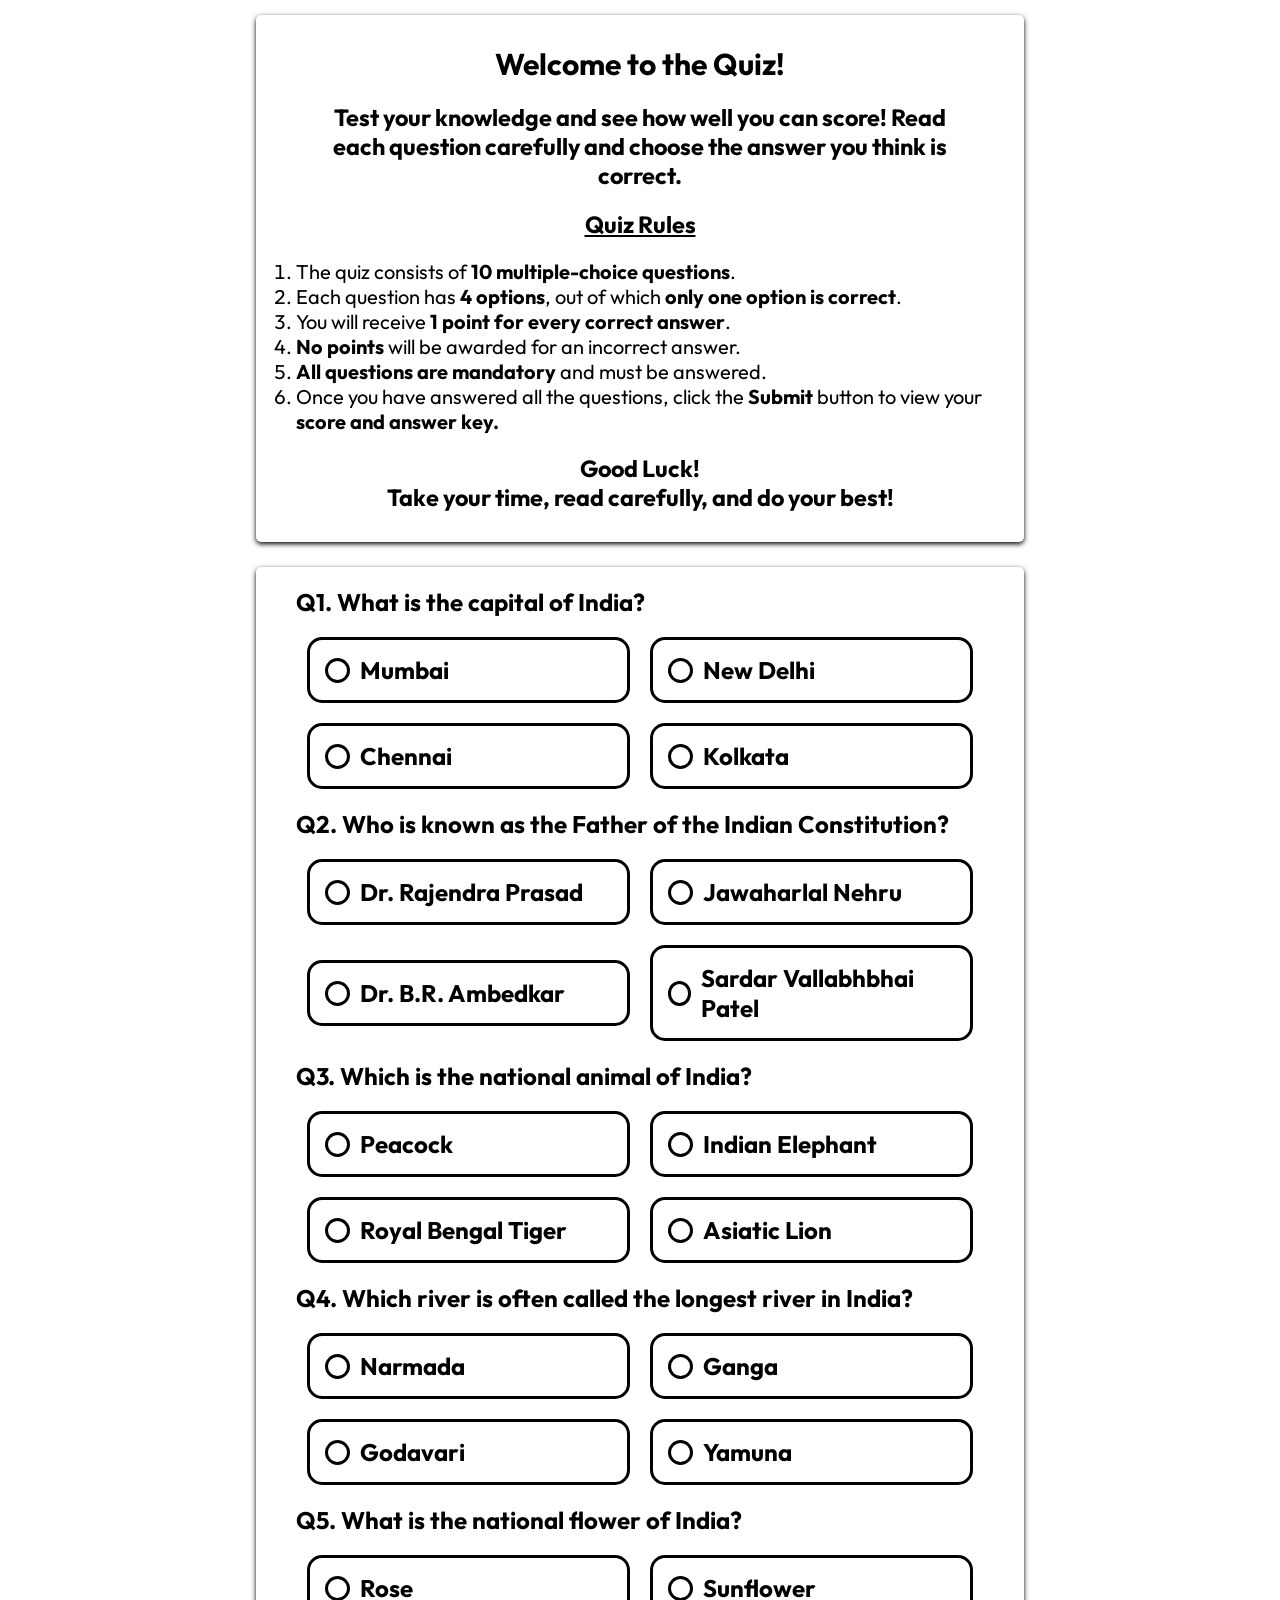
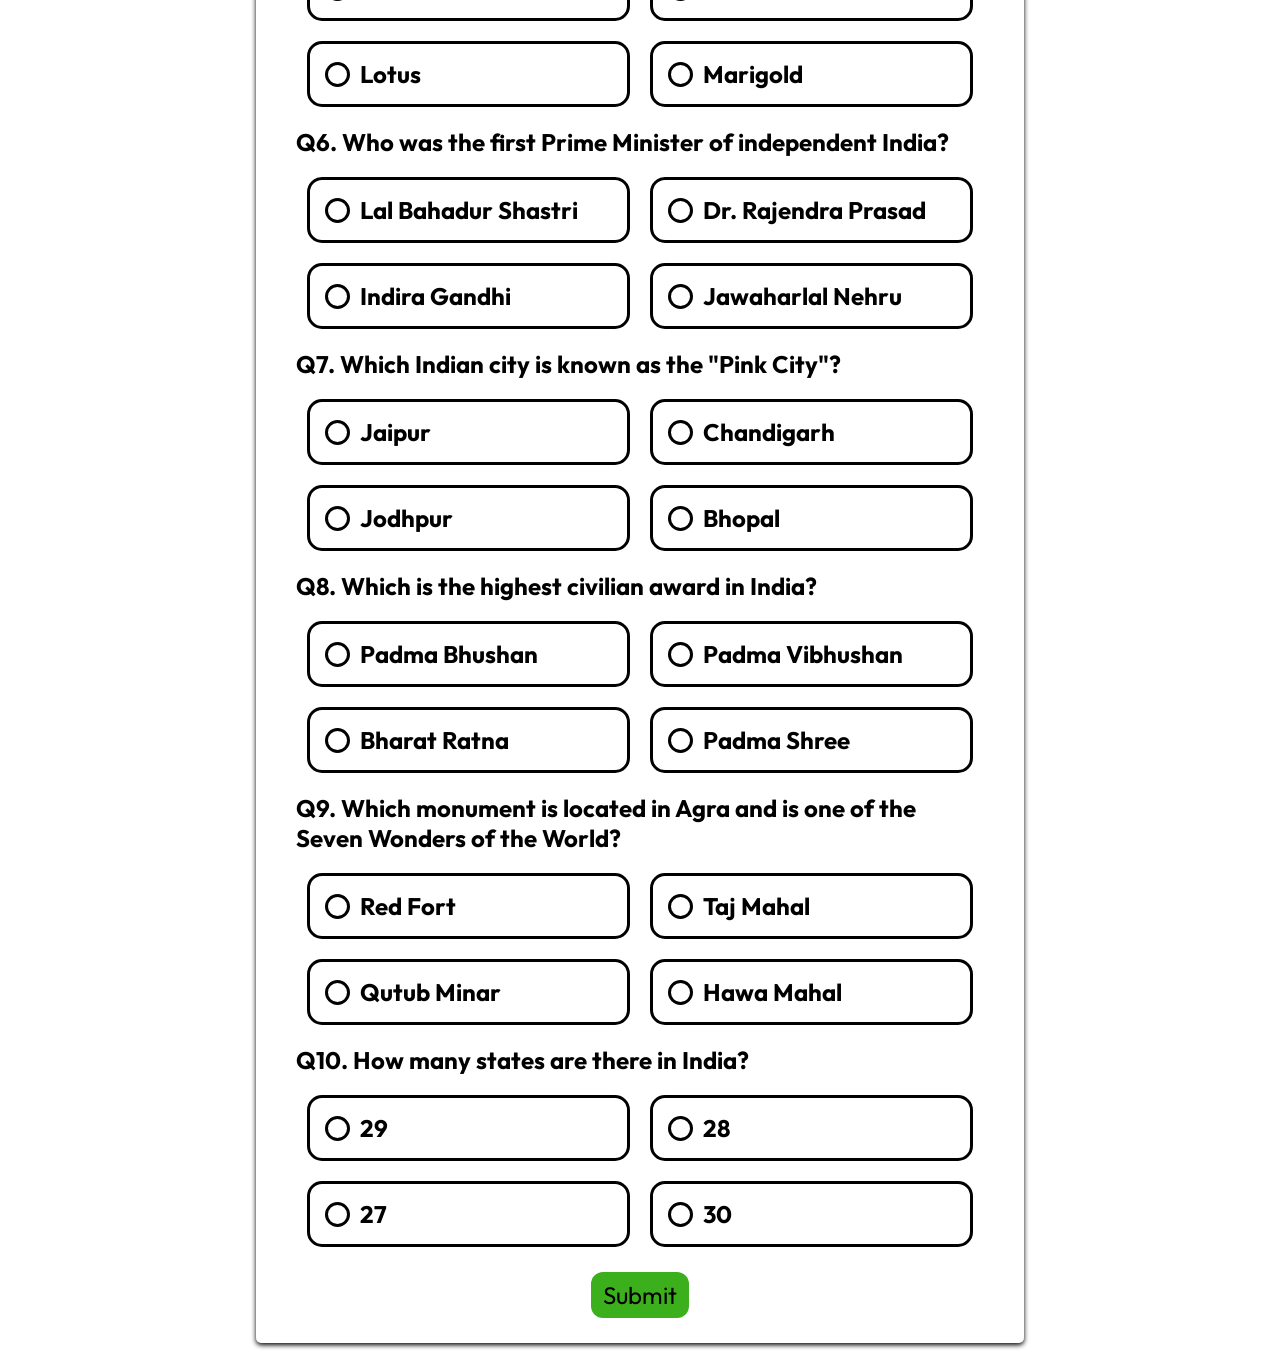
==== index.html @ 1cfb9b41 "Rename quiz.html to index.html" ====
<!DOCTYPE html>
<html lang="en">
<head>
    <meta charset="UTF-8">
    <meta name="viewport" content="width=device-width, initial-scale=1.0">
    <title>Quiz Website</title>
    <link rel = 'stylesheet' href = 'quiz_style.css'>
</head>
<body>
    <header>
        <div id = 'rules'>
            <h2>Welcome to the Quiz!</h2>

            <h3>Test your knowledge and see how well you can score! Read each question carefully and choose the answer you think is correct.</h3>
            
            <h3><u>Quiz Rules</u></h3>

            <ol>
                <li>The quiz consists of <b>10 multiple-choice questions</b>.</li>
                <li>Each question has <b>4 options</b>, out of which <b>only one option is correct</b>.</li>
                <li>You will receive <b>1 point for every correct answer</b>.</li>
                <li><b>No points</b> will be awarded for an incorrect answer.</li>
                <li><b>All questions are mandatory</b> and must be answered.</li>
                <li>Once you have answered all the questions, click the <b>Submit</b> button to view your <b>score and answer key<b>.</li>
            </ol>

            <h3>Good Luck!
                <br>
                Take your time, read carefully, and do your best!
            </h3>
        <div>
    </header>

    <main>
        <div id = 'form'>
            <form id="quizform">

                <div class = 'ques'>
                    <label class = 'label' for="q1">Q1. What is the capital of India?</label>
                    <div class = 'opt'>
                        <label class = 'custombtn'>
                            <input class = 'input' type = 'radio' name = 'q1' value = 'A'>
                            <span class = 'checkmark'></span>
                        </label>
                        <label>Mumbai</label>
                    </div>
                    <div class = 'opt'>
                        <label class = 'custombtn'>
                            <input class = 'input' type = 'radio' name = 'q1' value = 'B'>
                            <span class = 'checkmark'></span>
                        </label>
                        <label>New Delhi</label>
                    </div>
                    <div class = 'opt'>
                        <label class = 'custombtn'>
                            <input class = 'input' type = 'radio' name = 'q1' value = 'C'>
                            <span class = 'checkmark'></span>
                        </label>
                        <label>Chennai</label>
                    </div>
                    <div class = 'opt'>
                        <label class = 'custombtn'>
                            <input class = 'input' type = 'radio' name = 'q1' value = 'D'>
                            <span class = 'checkmark'></span>
                        </label>
                        <label>Kolkata</label>
                    </div>
                </div>

                <div class = 'ques'>
                    <label class = 'label' for="q2">Q2. Who is known as the Father of the Indian Constitution?</label>
                    <div class = 'opt'>
                        <label class = 'custombtn'>
                            <input class = 'input' type = 'radio' name = 'q2' value = 'A'>
                            <span class = 'checkmark'></span>
                        </label>
                        <label>Dr. Rajendra Prasad</label>
                    </div>
                    <div class = 'opt'>
                        <label class = 'custombtn'>
                            <input class = 'input' type = 'radio' name = 'q2' value = 'B'>
                            <span class = 'checkmark'></span>
                        </label>
                        <label>Jawaharlal Nehru</label>
                    </div>
                    <div class = 'opt'>
                        <label class = 'custombtn'>
                            <input class = 'input' type = 'radio' name = 'q2' value = 'C'>
                            <span class = 'checkmark'></span>
                        </label>
                        <label>Dr. B.R. Ambedkar</label>
                    </div>
                    <div class = 'opt'>
                        <label class = 'custombtn'>
                            <input class = 'input' type = 'radio' name = 'q2' value = 'D'>
                            <span class = 'checkmark'></span>
                        </label>
                        <label>Sardar Vallabhbhai Patel</label>
                    </div>
                </div>

                <div class = 'ques'>
                    <label class = 'label' for="q3">Q3. Which is the national animal of India?</label>
                    <div class = 'opt'>
                        <label class = 'custombtn'>
                            <input class = 'input' type = 'radio' name = 'q3' value = 'A'>
                            <span class = 'checkmark'></span>
                        </label>
                        <label>Peacock</label>
                    </div>
                    <div class = 'opt'>
                        <label class = 'custombtn'>
                            <input class = 'input' type = 'radio' name = 'q3' value = 'B'>
                            <span class = 'checkmark'></span>
                        </label>
                        <label>Indian Elephant</label>
                    </div>
                    <div class = 'opt'>
                        <label class = 'custombtn'>
                            <input class = 'input' type = 'radio' name = 'q3' value = 'C'>
                            <span class = 'checkmark'></span>
                        </label>
                        <label>Royal Bengal Tiger</label>
                    </div>
                    <div class = 'opt'>
                        <label class = 'custombtn'>
                            <input class = 'input' type = 'radio' name = 'q3' value = 'D'>
                            <span class = 'checkmark'></span>
                        </label>
                        <label>Asiatic Lion</label>
                    </div>
                </div>

                <div class = 'ques'>
                    <label class = 'label' for="q4">Q4. Which river is often called the longest river in India?</label>
                    <div class = 'opt'>
                        <label class = 'custombtn'>
                            <input class = 'input' type = 'radio' name = 'q4' value = 'A'>
                            <span class = 'checkmark'></span>
                        </label>
                        <label>Narmada</label>
                    </div>
                    <div class = 'opt'>
                        <label class = 'custombtn'>
                            <input class = 'input' type = 'radio' name = 'q4' value = 'B'>
                            <span class = 'checkmark'></span>
                        </label>
                        <label>Ganga</label>
                    </div>
                    <div class = 'opt'>
                        <label class = 'custombtn'>
                            <input class = 'input' type = 'radio' name = 'q4' value = 'C'>
                            <span class = 'checkmark'></span>
                        </label>
                        <label>Godavari</label>
                    </div>
                    <div class = 'opt'>
                        <label class = 'custombtn'>
                            <input class = 'input' type = 'radio' name = 'q4' value = 'D'>
                            <span class = 'checkmark'></span>
                        </label>
                        <label>Yamuna</label>
                    </div>
                </div>

                <div class = 'ques'>
                    <label class = 'label' for="q5">Q5. What is the national flower of India?</label>
                    <div class = 'opt'>
                        <label class = 'custombtn'>
                            <input class = 'input' type = 'radio' name = 'q5' value = 'A'>
                            <span class = 'checkmark'></span>
                        </label>
                        <label>Rose</label>
                    </div>
                    <div class = 'opt'>
                        <label class = 'custombtn'>
                            <input class = 'input' type = 'radio' name = 'q5' value = 'B'>
                            <span class = 'checkmark'></span>
                        </label>
                        <label>Sunflower</label>
                    </div>
                    <div class = 'opt'>
                        <label class = 'custombtn'>
                            <input class = 'input' type = 'radio' name = 'q5' value = 'C'>
                            <span class = 'checkmark'></span>
                        </label>
                        <label>Lotus</label>
                    </div>
                    <div class = 'opt'>
                        <label class = 'custombtn'>
                            <input class = 'input' type = 'radio' name = 'q5' value = 'D'>
                            <span class = 'checkmark'></span>
                        </label>
                        <label>Marigold</label>
                    </div>
                </div>

                <div class = 'ques'>
                    <label class = 'label' for="q6">Q6. Who was the first Prime Minister of independent India?</label>
                    <div class = 'opt'>
                        <label class = 'custombtn'>
                            <input class = 'input' type = 'radio' name = 'q6' value = 'A'>
                            <span class = 'checkmark'></span>
                        </label>
                        <label>Lal Bahadur Shastri</label>
                    </div>
                    <div class = 'opt'>
                        <label class = 'custombtn'>
                            <input class = 'input' type = 'radio' name = 'q6' value = 'B'>
                            <span class = 'checkmark'></span>
                        </label>
                        <label>Dr. Rajendra Prasad</label>
                    </div>
                    <div class = 'opt'>
                        <label class = 'custombtn'>
                            <input class = 'input' type = 'radio' name = 'q6' value = 'C'>
                            <span class = 'checkmark'></span>
                        </label>
                        <label>Indira Gandhi</label>
                    </div>
                    <div class = 'opt'>
                        <label class = 'custombtn'>
                            <input class = 'input' type = 'radio' name = 'q6' value = 'D'>
                            <span class = 'checkmark'></span>
                        </label>
                        <label>Jawaharlal Nehru</label>
                    </div>
                </div>

                <div class = 'ques'>
                    <label class = 'label' for="q7">Q7. Which Indian city is known as the "Pink City"?</label>
                    <div class = 'opt'>
                        <label class = 'custombtn'>
                            <input class = 'input' type = 'radio' name = 'q7' value = 'A'>
                            <span class = 'checkmark'></span>
                        </label>
                        <label>Jaipur</label>
                    </div>
                    <div class = 'opt'>
                        <label class = 'custombtn'>
                            <input class = 'input' type = 'radio' name = 'q7' value = 'B'>
                            <span class = 'checkmark'></span>
                        </label>
                        <label>Chandigarh</label>
                    </div>
                    <div class = 'opt'>
                        <label class = 'custombtn'>
                            <input class = 'input' type = 'radio' name = 'q7' value = 'C'>
                            <span class = 'checkmark'></span>
                        </label>
                        <label>Jodhpur</label>
                    </div>
                    <div class = 'opt'>
                        <label class = 'custombtn'>
                            <input class = 'input' type = 'radio' name = 'q7' value = 'D'>
                            <span class = 'checkmark'></span>
                        </label>
                        <label>Bhopal</label>
                    </div>
                </div>

                <div class = 'ques'>
                    <label class = 'label' for="q8">Q8. Which is the highest civilian award in India?</label>
                    <div class = 'opt'>
                        <label class = 'custombtn'>
                            <input class = 'input' type = 'radio' name = 'q8' value = 'A'>
                            <span class = 'checkmark'></span>
                        </label>
                        <label>Padma Bhushan</label>
                    </div>
                    <div class = 'opt'>
                        <label class = 'custombtn'>
                            <input class = 'input' type = 'radio' name = 'q8' value = 'B'>
                            <span class = 'checkmark'></span>
                        </label>
                        <label>Padma Vibhushan</label>
                    </div>
                    <div class = 'opt'>
                        <label class = 'custombtn'>
                            <input class = 'input' type = 'radio' name = 'q8' value = 'C'>
                            <span class = 'checkmark'></span>
                        </label>
                        <label>Bharat Ratna</label>
                    </div>
                    <div class = 'opt'>
                        <label class = 'custombtn'>
                            <input class = 'input' type = 'radio' name = 'q8' value = 'D'>
                            <span class = 'checkmark'></span>
                        </label>
                        <label>Padma Shree</label>
                    </div>
                </div>

                <div class = 'ques'>
                    <label class = 'label' for="q9">Q9. Which monument is located in Agra and is one of the Seven Wonders of the World?</label>
                    <div class = 'opt'>
                        <label class = 'custombtn'>
                            <input class = 'input' type = 'radio' name = 'q9' value = 'A'>
                            <span class = 'checkmark'></span>
                        </label>
                        <label>Red Fort</label>
                    </div>
                    <div class = 'opt'>
                        <label class = 'custombtn'>
                            <input class = 'input' type = 'radio' name = 'q9' value = 'B'>
                            <span class = 'checkmark'></span>
                        </label>
                        <label>Taj Mahal</label>
                    </div>
                    <div class = 'opt'>
                        <label class = 'custombtn'>
                            <input class = 'input' type = 'radio' name = 'q9' value = 'C'>
                            <span class = 'checkmark'></span>
                        </label>
                        <label>Qutub Minar</label>
                    </div>
                    <div class = 'opt'>
                        <label class = 'custombtn'>
                            <input class = 'input' type = 'radio' name = 'q9' value = 'D'>
                            <span class = 'checkmark'></span>
                        </label>
                        <label>Hawa Mahal</label>
                    </div>
                </div>

                <div class = 'ques'>
                    <label class = 'label' for="q10">Q10. How many states are there in India?</label>
                    <div class = 'opt'>
                        <label class = 'custombtn'>
                            <input class = 'input' type = 'radio' name = 'q10' value = 'A'>
                            <span class = 'checkmark'></span>
                        </label>
                        <label>29</label>
                    </div>
                    <div class = 'opt'>
                        <label class = 'custombtn'>
                            <input class = 'input' type = 'radio' name = 'q10' value = 'B'>
                            <span class = 'checkmark'></span>
                        </label>
                        <label>28</label>
                    </div>
                    <div class = 'opt'>
                        <label class = 'custombtn'>
                            <input class = 'input' type = 'radio' name = 'q10' value = 'C'>
                            <span class = 'checkmark'></span>
                        </label>
                        <label>27</label>
                    </div>
                    <div class = 'opt'>
                        <label class = 'custombtn'>
                            <input class = 'input' type = 'radio' name = 'q10' value = 'D'>
                            <span class = 'checkmark'></span>
                        </label>
                        <label>30</label>
                    </div>
                </div>
                <div class = 'submitbtn'>
                    <button type = 'submit'>Submit</button>
                </div>
            </form>
        </div>
    </main>
    
</body>
</html>
---- quiz_style.css ----
@import url('https://fonts.googleapis.com/css2?family=Londrina+Solid:wght@100;300;400;900&family=Outfit:wght@100..900&display=swap');
.outfit-font {
  font-family: "Outfit", sans-serif;
  font-optical-sizing: auto;
  font-weight: 200;
  font-style: normal;
}
*{
    margin: 0;
    padding: 0;
    box-sizing: border-box;
}
html,body{
    font-family: 'Outfit', sans-serif;
}
header{
    display: flex;
    flex-wrap: wrap;
    justify-content: center;
    align-items: center;
    font-size: 20px;
}
#rules, #form{
    margin-top: 15px;
    padding: 10px 40px;
    width: 60%;
    border: none;
    border-radius: 5px;
    box-shadow: 0px 2px 5px;
}
#rules h2,h3{
    text-align: center;
    margin: 20px;
}
main{
    display: flex;
    flex-wrap: wrap;
    justify-content: space-evenly;
    align-items: center;
    width: 100%;
    margin-top: 10px;
    margin-bottom: 20px;
}
form{
    width: 100%;
}
.ques{
    display: flex;
    flex-wrap: wrap;
    justify-content: center;
    align-items: center;
    text-decoration: none;
    font-size: 24px;
}
.label{
    display:block;
    width: 100%;
    margin-top: 10px;
    margin-bottom: 10px;
}
.opt{
    display: flex;
    align-items: center;
    border: 3px solid black;
    border-radius: 15px;
    width: 47%;
    height: auto;
    margin: 10px;
    padding: 10px;
}
.opt label{
    margin: 5px;
}
.custombtn{
    display: flex;
    height: 25px;
    width: 25px;
    border: 3px solid black;
    border-radius: 50%;
    justify-content: center;
    align-items: center;
}
.custombtn input{
    display: none;
}
.custombtn:hover{
    cursor: pointer;
}
.custombtn .checkmark{
    height: calc(100% - 6px);
    width: calc(100% - 6px);
    border-radius: 50%;
    background-color: black;
    display: none;
}
.custombtn input:checked + .checkmark{
    display: inline-block;
}
.submitbtn{
    display: flex;
    justify-content: center;
    align-items: center;
    margin: 15px;
}
.submitbtn button{
    background-color:hsl(107, 73%, 40%);
    border:none;
    border-radius:12px;
    padding:8px 12px;
    font-family: "Outfit";
    font-size: 24px;
    transition: all 0.3s;
}
.submitbtn button:hover{
    cursor: pointer;
    transform: scale(110%);
}

@media screen and (max-width:600px){
        aside,section,article{
            width:100%
        }
}
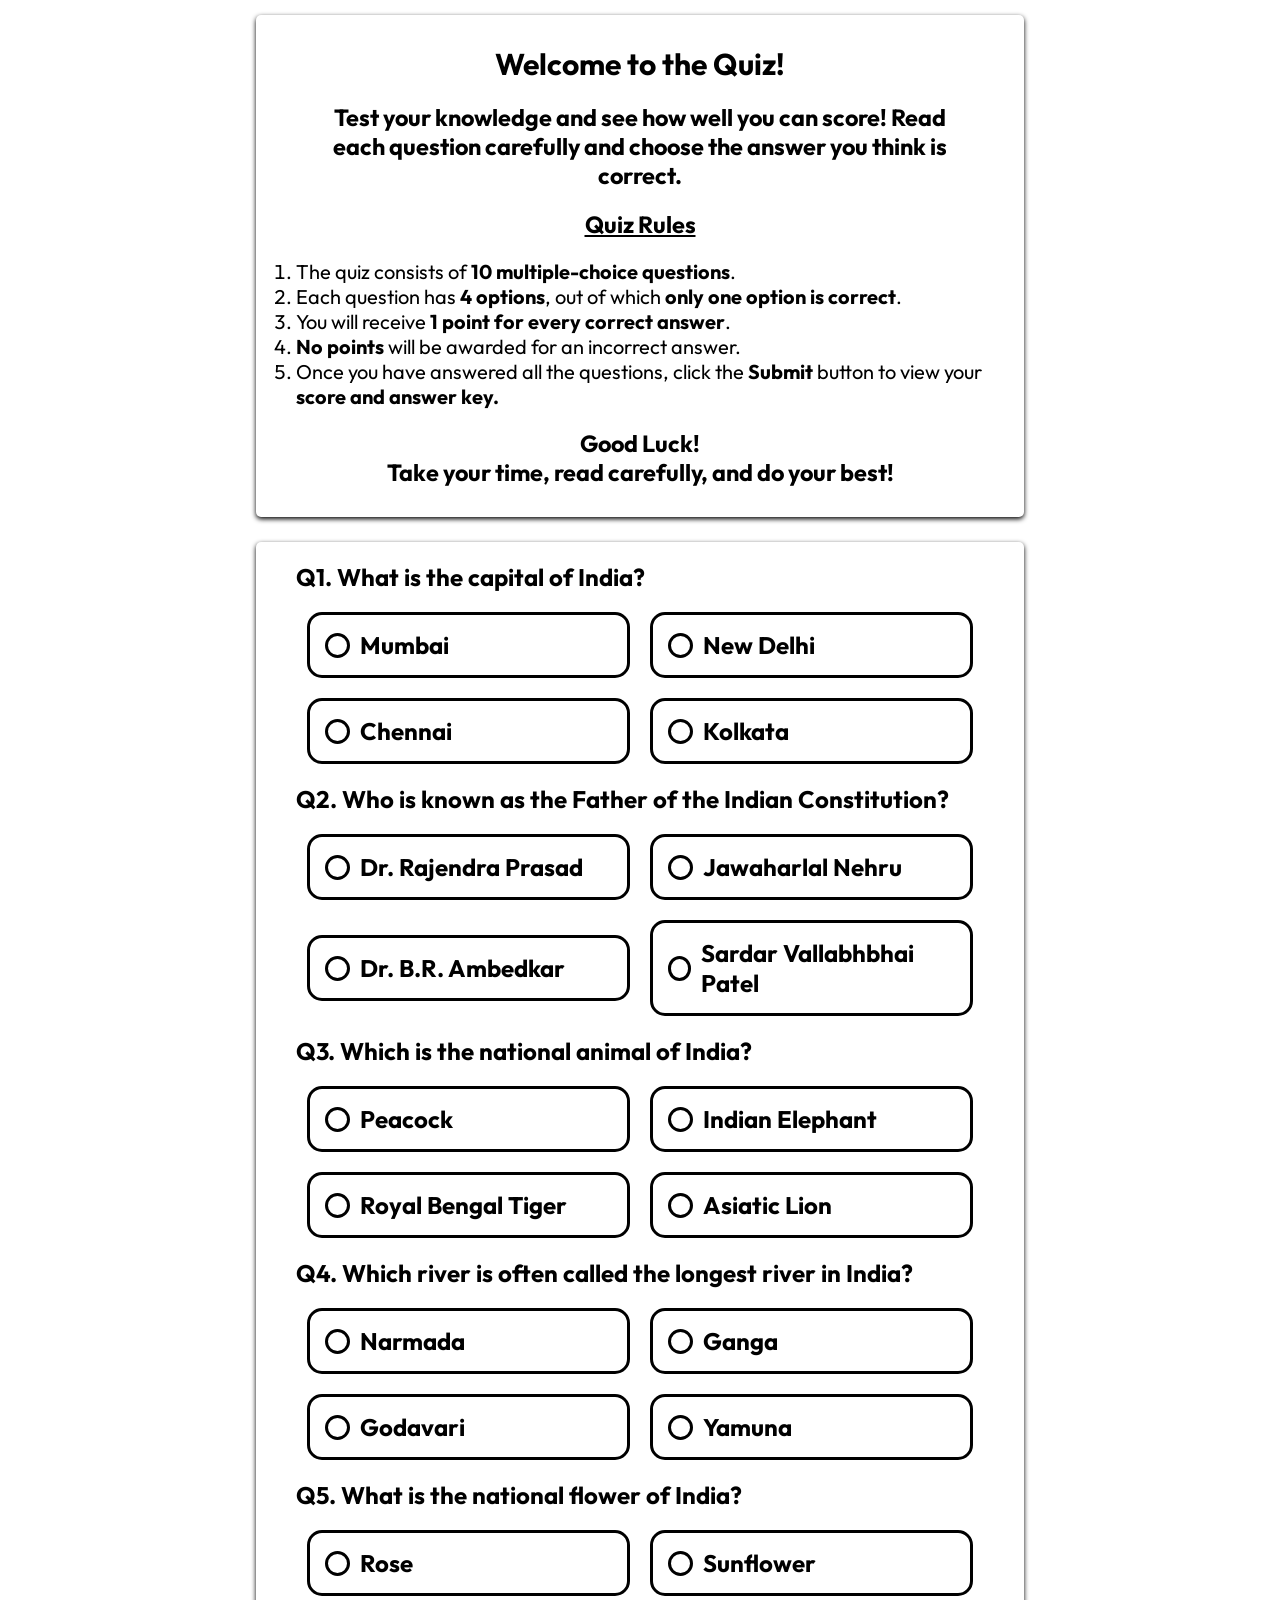
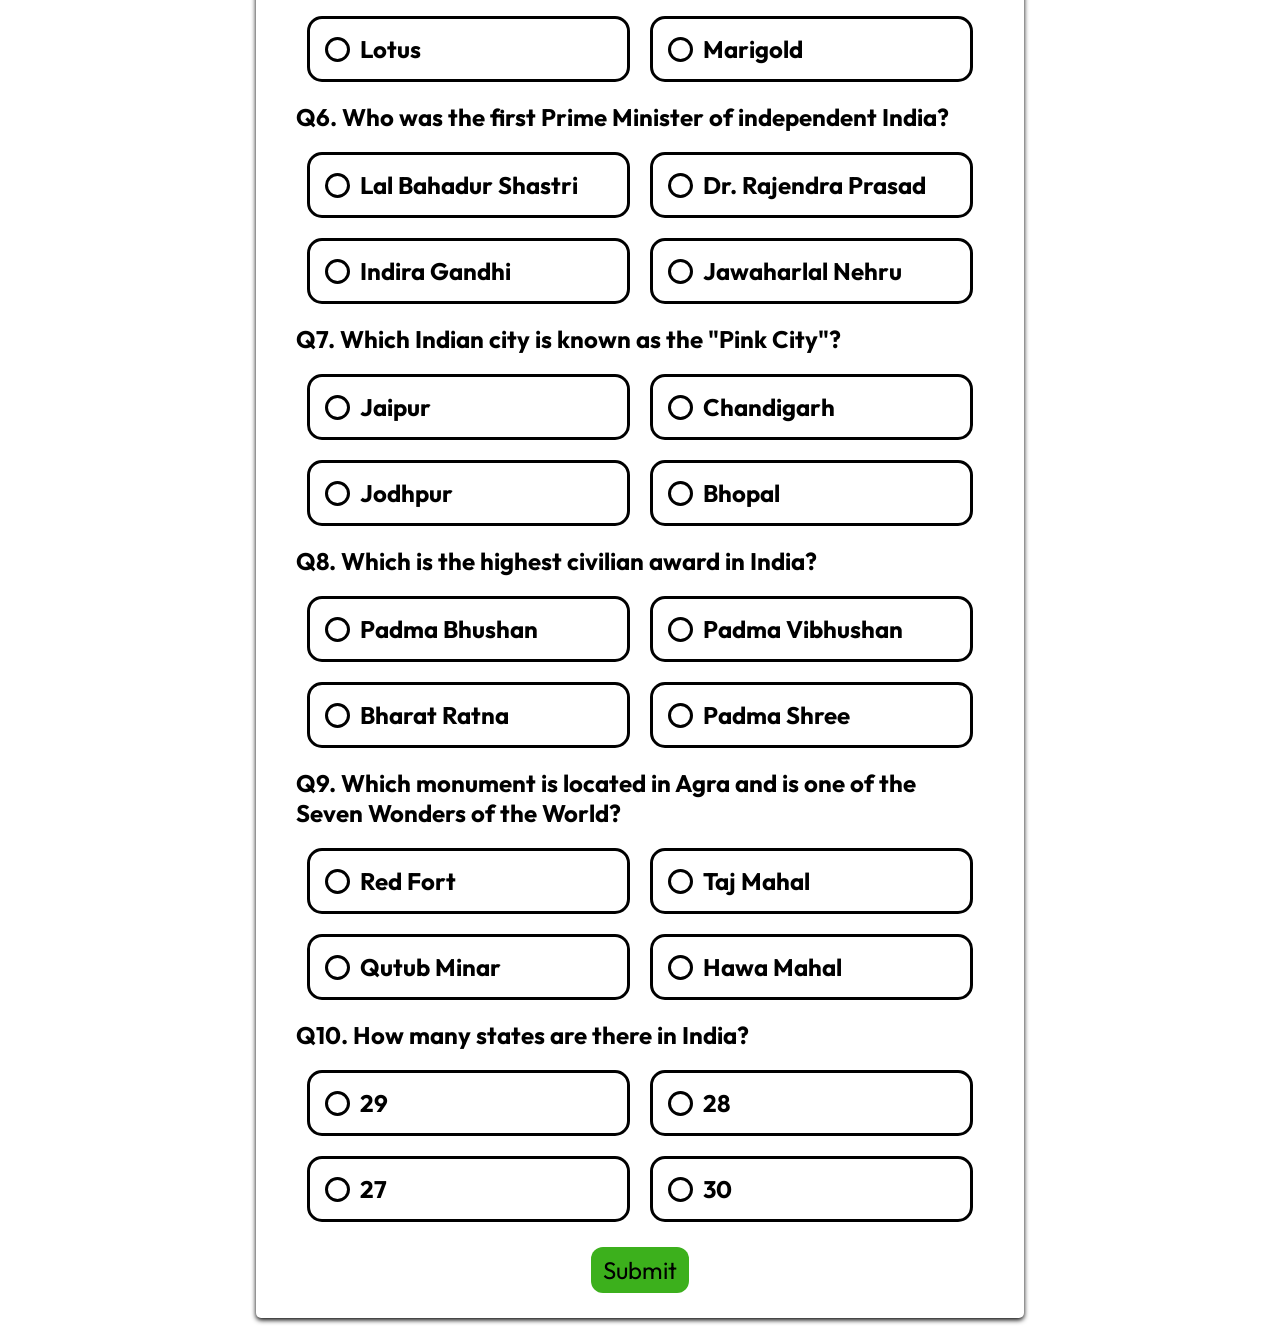
==== commit 470ec63e: "file rename sync" ====
--- a/index.html
+++ b/index.html
@@ -20,7 +20,6 @@
                 <li>Each question has <b>4 options</b>, out of which <b>only one option is correct</b>.</li>
                 <li>You will receive <b>1 point for every correct answer</b>.</li>
                 <li><b>No points</b> will be awarded for an incorrect answer.</li>
-                <li><b>All questions are mandatory</b> and must be answered.</li>
                 <li>Once you have answered all the questions, click the <b>Submit</b> button to view your <b>score and answer key<b>.</li>
             </ol>
 
@@ -33,37 +32,37 @@
 
     <main>
         <div id = 'form'>
-            <form id="quizform">
+            <form id="quizform" onsubmit="checkQuiz(); return false;">
 
                 <div class = 'ques'>
                     <label class = 'label' for="q1">Q1. What is the capital of India?</label>
                     <div class = 'opt'>
                         <label class = 'custombtn'>
-                            <input class = 'input' type = 'radio' name = 'q1' value = 'A'>
-                            <span class = 'checkmark'></span>
-                        </label>
-                        <label>Mumbai</label>
-                    </div>
-                    <div class = 'opt'>
-                        <label class = 'custombtn'>
-                            <input class = 'input' type = 'radio' name = 'q1' value = 'B'>
-                            <span class = 'checkmark'></span>
-                        </label>
-                        <label>New Delhi</label>
-                    </div>
-                    <div class = 'opt'>
-                        <label class = 'custombtn'>
-                            <input class = 'input' type = 'radio' name = 'q1' value = 'C'>
-                            <span class = 'checkmark'></span>
-                        </label>
-                        <label>Chennai</label>
-                    </div>
-                    <div class = 'opt'>
-                        <label class = 'custombtn'>
-                            <input class = 'input' type = 'radio' name = 'q1' value = 'D'>
-                            <span class = 'checkmark'></span>
-                        </label>
-                        <label>Kolkata</label>
+                            <input class = 'input' type = 'radio' name = 'q1' value = 'A' id = 'q1A'>
+                            <span class = 'checkmark'></span>
+                        </label>
+                        <label for = 'q1A'>Mumbai</label>
+                    </div>
+                    <div class = 'opt'>
+                        <label class = 'custombtn'>
+                            <input class = 'input' type = 'radio' name = 'q1' value = 'B' id = 'q1B'>
+                            <span class = 'checkmark'></span>
+                        </label>
+                        <label for = 'q1B'>New Delhi</label>
+                    </div>
+                    <div class = 'opt'>
+                        <label class = 'custombtn'>
+                            <input class = 'input' type = 'radio' name = 'q1' value = 'C' id = 'q1C'>
+                            <span class = 'checkmark'></span>
+                        </label>
+                        <label for = 'q1C'>Chennai</label>
+                    </div>
+                    <div class = 'opt'>
+                        <label class = 'custombtn'>
+                            <input class = 'input' type = 'radio' name = 'q1' value = 'D' id = 'q1D'>
+                            <span class = 'checkmark'></span>
+                        </label>
+                        <label for = 'q1D'>Kolkata</label>
                     </div>
                 </div>
 
@@ -71,31 +70,31 @@
                     <label class = 'label' for="q2">Q2. Who is known as the Father of the Indian Constitution?</label>
                     <div class = 'opt'>
                         <label class = 'custombtn'>
-                            <input class = 'input' type = 'radio' name = 'q2' value = 'A'>
-                            <span class = 'checkmark'></span>
-                        </label>
-                        <label>Dr. Rajendra Prasad</label>
-                    </div>
-                    <div class = 'opt'>
-                        <label class = 'custombtn'>
-                            <input class = 'input' type = 'radio' name = 'q2' value = 'B'>
-                            <span class = 'checkmark'></span>
-                        </label>
-                        <label>Jawaharlal Nehru</label>
-                    </div>
-                    <div class = 'opt'>
-                        <label class = 'custombtn'>
-                            <input class = 'input' type = 'radio' name = 'q2' value = 'C'>
-                            <span class = 'checkmark'></span>
-                        </label>
-                        <label>Dr. B.R. Ambedkar</label>
-                    </div>
-                    <div class = 'opt'>
-                        <label class = 'custombtn'>
-                            <input class = 'input' type = 'radio' name = 'q2' value = 'D'>
-                            <span class = 'checkmark'></span>
-                        </label>
-                        <label>Sardar Vallabhbhai Patel</label>
+                            <input class = 'input' type = 'radio' name = 'q2' value = 'A' id = 'q2A'>
+                            <span class = 'checkmark'></span>
+                        </label>
+                        <label for = 'q2A'>Dr. Rajendra Prasad</label>
+                    </div>
+                    <div class = 'opt'>
+                        <label class = 'custombtn'>
+                            <input class = 'input' type = 'radio' name = 'q2' value = 'B' id = 'q2B'>
+                            <span class = 'checkmark'></span>
+                        </label>
+                        <label for = 'q2B'>Jawaharlal Nehru</label>
+                    </div>
+                    <div class = 'opt'>
+                        <label class = 'custombtn'>
+                            <input class = 'input' type = 'radio' name = 'q2' value = 'C' id = 'q2C'>
+                            <span class = 'checkmark'></span>
+                        </label>
+                        <label for = 'q2C'>Dr. B.R. Ambedkar</label>
+                    </div>
+                    <div class = 'opt'>
+                        <label class = 'custombtn'>
+                            <input class = 'input' type = 'radio' name = 'q2' value = 'D' id = 'q2D'>
+                            <span class = 'checkmark'></span>
+                        </label>
+                        <label for = 'q2D'>Sardar Vallabhbhai Patel</label>
                     </div>
                 </div>
 
@@ -103,31 +102,31 @@
                     <label class = 'label' for="q3">Q3. Which is the national animal of India?</label>
                     <div class = 'opt'>
                         <label class = 'custombtn'>
-                            <input class = 'input' type = 'radio' name = 'q3' value = 'A'>
-                            <span class = 'checkmark'></span>
-                        </label>
-                        <label>Peacock</label>
-                    </div>
-                    <div class = 'opt'>
-                        <label class = 'custombtn'>
-                            <input class = 'input' type = 'radio' name = 'q3' value = 'B'>
-                            <span class = 'checkmark'></span>
-                        </label>
-                        <label>Indian Elephant</label>
-                    </div>
-                    <div class = 'opt'>
-                        <label class = 'custombtn'>
-                            <input class = 'input' type = 'radio' name = 'q3' value = 'C'>
-                            <span class = 'checkmark'></span>
-                        </label>
-                        <label>Royal Bengal Tiger</label>
-                    </div>
-                    <div class = 'opt'>
-                        <label class = 'custombtn'>
-                            <input class = 'input' type = 'radio' name = 'q3' value = 'D'>
-                            <span class = 'checkmark'></span>
-                        </label>
-                        <label>Asiatic Lion</label>
+                            <input class = 'input' type = 'radio' name = 'q3' value = 'A' id = 'q3A'>
+                            <span class = 'checkmark'></span>
+                        </label>
+                        <label for = 'q3A'>Peacock</label>
+                    </div>
+                    <div class = 'opt'>
+                        <label class = 'custombtn'>
+                            <input class = 'input' type = 'radio' name = 'q3' value = 'B' id = 'q3B'>
+                            <span class = 'checkmark'></span>
+                        </label>
+                        <label for = 'q3B'>Indian Elephant</label>
+                    </div>
+                    <div class = 'opt'>
+                        <label class = 'custombtn'>
+                            <input class = 'input' type = 'radio' name = 'q3' value = 'C' id = 'q3C'>
+                            <span class = 'checkmark'></span>
+                        </label>
+                        <label for = 'q3C'>Royal Bengal Tiger</label>
+                    </div>
+                    <div class = 'opt'>
+                        <label class = 'custombtn'>
+                            <input class = 'input' type = 'radio' name = 'q3' value = 'D' id = 'q3D'>
+                            <span class = 'checkmark'></span>
+                        </label>
+                        <label for = 'q3D'>Asiatic Lion</label>
                     </div>
                 </div>
 
@@ -135,31 +134,31 @@
                     <label class = 'label' for="q4">Q4. Which river is often called the longest river in India?</label>
                     <div class = 'opt'>
                         <label class = 'custombtn'>
-                            <input class = 'input' type = 'radio' name = 'q4' value = 'A'>
-                            <span class = 'checkmark'></span>
-                        </label>
-                        <label>Narmada</label>
-                    </div>
-                    <div class = 'opt'>
-                        <label class = 'custombtn'>
-                            <input class = 'input' type = 'radio' name = 'q4' value = 'B'>
-                            <span class = 'checkmark'></span>
-                        </label>
-                        <label>Ganga</label>
-                    </div>
-                    <div class = 'opt'>
-                        <label class = 'custombtn'>
-                            <input class = 'input' type = 'radio' name = 'q4' value = 'C'>
-                            <span class = 'checkmark'></span>
-                        </label>
-                        <label>Godavari</label>
-                    </div>
-                    <div class = 'opt'>
-                        <label class = 'custombtn'>
-                            <input class = 'input' type = 'radio' name = 'q4' value = 'D'>
-                            <span class = 'checkmark'></span>
-                        </label>
-                        <label>Yamuna</label>
+                            <input class = 'input' type = 'radio' name = 'q4' value = 'A' id = 'q4A'>
+                            <span class = 'checkmark'></span>
+                        </label>
+                        <label for = 'q4A'>Narmada</label>
+                    </div>
+                    <div class = 'opt'>
+                        <label class = 'custombtn'>
+                            <input class = 'input' type = 'radio' name = 'q4' value = 'B' id = 'q4B'>
+                            <span class = 'checkmark'></span>
+                        </label>
+                        <label for = 'q4B'>Ganga</label>
+                    </div>
+                    <div class = 'opt'>
+                        <label class = 'custombtn'>
+                            <input class = 'input' type = 'radio' name = 'q4' value = 'C' id = 'q4C'>
+                            <span class = 'checkmark'></span>
+                        </label>
+                        <label for = 'q4C'>Godavari</label>
+                    </div>
+                    <div class = 'opt'>
+                        <label class = 'custombtn'>
+                            <input class = 'input' type = 'radio' name = 'q4' value = 'D' id = 'q4D'>
+                            <span class = 'checkmark'></span>
+                        </label>
+                        <label for = 'q4D'>Yamuna</label>
                     </div>
                 </div>
 
@@ -167,31 +166,31 @@
                     <label class = 'label' for="q5">Q5. What is the national flower of India?</label>
                     <div class = 'opt'>
                         <label class = 'custombtn'>
-                            <input class = 'input' type = 'radio' name = 'q5' value = 'A'>
-                            <span class = 'checkmark'></span>
-                        </label>
-                        <label>Rose</label>
-                    </div>
-                    <div class = 'opt'>
-                        <label class = 'custombtn'>
-                            <input class = 'input' type = 'radio' name = 'q5' value = 'B'>
-                            <span class = 'checkmark'></span>
-                        </label>
-                        <label>Sunflower</label>
-                    </div>
-                    <div class = 'opt'>
-                        <label class = 'custombtn'>
-                            <input class = 'input' type = 'radio' name = 'q5' value = 'C'>
-                            <span class = 'checkmark'></span>
-                        </label>
-                        <label>Lotus</label>
-                    </div>
-                    <div class = 'opt'>
-                        <label class = 'custombtn'>
-                            <input class = 'input' type = 'radio' name = 'q5' value = 'D'>
-                            <span class = 'checkmark'></span>
-                        </label>
-                        <label>Marigold</label>
+                            <input class = 'input' type = 'radio' name = 'q5' value = 'A' id = 'q5A'>
+                            <span class = 'checkmark'></span>
+                        </label>
+                        <label for = 'q5A'>Rose</label>
+                    </div>
+                    <div class = 'opt'>
+                        <label class = 'custombtn'>
+                            <input class = 'input' type = 'radio' name = 'q5' value = 'B' id = 'q5B'>
+                            <span class = 'checkmark'></span>
+                        </label>
+                        <label for = 'q5B'>Sunflower</label>
+                    </div>
+                    <div class = 'opt'>
+                        <label class = 'custombtn'>
+                            <input class = 'input' type = 'radio' name = 'q5' value = 'C' id = 'q5C'>
+                            <span class = 'checkmark'></span>
+                        </label>
+                        <label for = 'q5C'>Lotus</label>
+                    </div>
+                    <div class = 'opt'>
+                        <label class = 'custombtn'>
+                            <input class = 'input' type = 'radio' name = 'q5' value = 'D' id = 'q5D'>
+                            <span class = 'checkmark'></span>
+                        </label>
+                        <label for = 'q5D'>Marigold</label>
                     </div>
                 </div>
 
@@ -199,31 +198,31 @@
                     <label class = 'label' for="q6">Q6. Who was the first Prime Minister of independent India?</label>
                     <div class = 'opt'>
                         <label class = 'custombtn'>
-                            <input class = 'input' type = 'radio' name = 'q6' value = 'A'>
-                            <span class = 'checkmark'></span>
-                        </label>
-                        <label>Lal Bahadur Shastri</label>
-                    </div>
-                    <div class = 'opt'>
-                        <label class = 'custombtn'>
-                            <input class = 'input' type = 'radio' name = 'q6' value = 'B'>
-                            <span class = 'checkmark'></span>
-                        </label>
-                        <label>Dr. Rajendra Prasad</label>
-                    </div>
-                    <div class = 'opt'>
-                        <label class = 'custombtn'>
-                            <input class = 'input' type = 'radio' name = 'q6' value = 'C'>
-                            <span class = 'checkmark'></span>
-                        </label>
-                        <label>Indira Gandhi</label>
-                    </div>
-                    <div class = 'opt'>
-                        <label class = 'custombtn'>
-                            <input class = 'input' type = 'radio' name = 'q6' value = 'D'>
-                            <span class = 'checkmark'></span>
-                        </label>
-                        <label>Jawaharlal Nehru</label>
+                            <input class = 'input' type = 'radio' name = 'q6' value = 'A' id = 'q6A'>
+                            <span class = 'checkmark'></span>
+                        </label>
+                        <label for = 'q6A'>Lal Bahadur Shastri</label>
+                    </div>
+                    <div class = 'opt'>
+                        <label class = 'custombtn'>
+                            <input class = 'input' type = 'radio' name = 'q6' value = 'B' id = 'q6B'>
+                            <span class = 'checkmark'></span>
+                        </label>
+                        <label for = 'q6B'>Dr. Rajendra Prasad</label>
+                    </div>
+                    <div class = 'opt'>
+                        <label class = 'custombtn'>
+                            <input class = 'input' type = 'radio' name = 'q6' value = 'C' id = 'q6C'>
+                            <span class = 'checkmark'></span>
+                        </label>
+                        <label for = 'q6C'>Indira Gandhi</label>
+                    </div>
+                    <div class = 'opt'>
+                        <label class = 'custombtn'>
+                            <input class = 'input' type = 'radio' name = 'q6' value = 'D' id = 'q6D'>
+                            <span class = 'checkmark'></span>
+                        </label>
+                        <label for = 'q6D'>Jawaharlal Nehru</label>
                     </div>
                 </div>
 
@@ -231,31 +230,31 @@
                     <label class = 'label' for="q7">Q7. Which Indian city is known as the "Pink City"?</label>
                     <div class = 'opt'>
                         <label class = 'custombtn'>
-                            <input class = 'input' type = 'radio' name = 'q7' value = 'A'>
-                            <span class = 'checkmark'></span>
-                        </label>
-                        <label>Jaipur</label>
-                    </div>
-                    <div class = 'opt'>
-                        <label class = 'custombtn'>
-                            <input class = 'input' type = 'radio' name = 'q7' value = 'B'>
-                            <span class = 'checkmark'></span>
-                        </label>
-                        <label>Chandigarh</label>
-                    </div>
-                    <div class = 'opt'>
-                        <label class = 'custombtn'>
-                            <input class = 'input' type = 'radio' name = 'q7' value = 'C'>
-                            <span class = 'checkmark'></span>
-                        </label>
-                        <label>Jodhpur</label>
-                    </div>
-                    <div class = 'opt'>
-                        <label class = 'custombtn'>
-                            <input class = 'input' type = 'radio' name = 'q7' value = 'D'>
-                            <span class = 'checkmark'></span>
-                        </label>
-                        <label>Bhopal</label>
+                            <input class = 'input' type = 'radio' name = 'q7' value = 'A' id = 'q7A'>
+                            <span class = 'checkmark'></span>
+                        </label>
+                        <label for = 'q7A'>Jaipur</label>
+                    </div>
+                    <div class = 'opt'>
+                        <label class = 'custombtn'>
+                            <input class = 'input' type = 'radio' name = 'q7' value = 'B' id = 'q7B'>
+                            <span class = 'checkmark'></span>
+                        </label>
+                        <label for = 'q7B'>Chandigarh</label>
+                    </div>
+                    <div class = 'opt'>
+                        <label class = 'custombtn'>
+                            <input class = 'input' type = 'radio' name = 'q7' value = 'C' id = 'q7C'>
+                            <span class = 'checkmark'></span>
+                        </label>
+                        <label for = 'q7C'>Jodhpur</label>
+                    </div>
+                    <div class = 'opt'>
+                        <label class = 'custombtn'>
+                            <input class = 'input' type = 'radio' name = 'q7' value = 'D' id = 'q7D'>
+                            <span class = 'checkmark'></span>
+                        </label>
+                        <label for = 'q7D'>Bhopal</label>
                     </div>
                 </div>
 
@@ -263,31 +262,31 @@
                     <label class = 'label' for="q8">Q8. Which is the highest civilian award in India?</label>
                     <div class = 'opt'>
                         <label class = 'custombtn'>
-                            <input class = 'input' type = 'radio' name = 'q8' value = 'A'>
-                            <span class = 'checkmark'></span>
-                        </label>
-                        <label>Padma Bhushan</label>
-                    </div>
-                    <div class = 'opt'>
-                        <label class = 'custombtn'>
-                            <input class = 'input' type = 'radio' name = 'q8' value = 'B'>
-                            <span class = 'checkmark'></span>
-                        </label>
-                        <label>Padma Vibhushan</label>
-                    </div>
-                    <div class = 'opt'>
-                        <label class = 'custombtn'>
-                            <input class = 'input' type = 'radio' name = 'q8' value = 'C'>
-                            <span class = 'checkmark'></span>
-                        </label>
-                        <label>Bharat Ratna</label>
-                    </div>
-                    <div class = 'opt'>
-                        <label class = 'custombtn'>
-                            <input class = 'input' type = 'radio' name = 'q8' value = 'D'>
-                            <span class = 'checkmark'></span>
-                        </label>
-                        <label>Padma Shree</label>
+                            <input class = 'input' type = 'radio' name = 'q8' value = 'A' id = 'q8A'>
+                            <span class = 'checkmark'></span>
+                        </label>
+                        <label for = 'q8A'>Padma Bhushan</label>
+                    </div>
+                    <div class = 'opt'>
+                        <label class = 'custombtn'>
+                            <input class = 'input' type = 'radio' name = 'q8' value = 'B' id = 'q8B'>
+                            <span class = 'checkmark'></span>
+                        </label>
+                        <label for = 'q8B'>Padma Vibhushan</label>
+                    </div>
+                    <div class = 'opt'>
+                        <label class = 'custombtn'>
+                            <input class = 'input' type = 'radio' name = 'q8' value = 'C' id = 'q8C'>
+                            <span class = 'checkmark'></span>
+                        </label>
+                        <label for = 'q8C'>Bharat Ratna</label>
+                    </div>
+                    <div class = 'opt'>
+                        <label class = 'custombtn'>
+                            <input class = 'input' type = 'radio' name = 'q8' value = 'D' id = 'q8D'>
+                            <span class = 'checkmark'></span>
+                        </label>
+                        <label for = 'q8D'>Padma Shree</label>
                     </div>
                 </div>
 
@@ -295,31 +294,31 @@
                     <label class = 'label' for="q9">Q9. Which monument is located in Agra and is one of the Seven Wonders of the World?</label>
                     <div class = 'opt'>
                         <label class = 'custombtn'>
-                            <input class = 'input' type = 'radio' name = 'q9' value = 'A'>
-                            <span class = 'checkmark'></span>
-                        </label>
-                        <label>Red Fort</label>
-                    </div>
-                    <div class = 'opt'>
-                        <label class = 'custombtn'>
-                            <input class = 'input' type = 'radio' name = 'q9' value = 'B'>
-                            <span class = 'checkmark'></span>
-                        </label>
-                        <label>Taj Mahal</label>
-                    </div>
-                    <div class = 'opt'>
-                        <label class = 'custombtn'>
-                            <input class = 'input' type = 'radio' name = 'q9' value = 'C'>
-                            <span class = 'checkmark'></span>
-                        </label>
-                        <label>Qutub Minar</label>
-                    </div>
-                    <div class = 'opt'>
-                        <label class = 'custombtn'>
-                            <input class = 'input' type = 'radio' name = 'q9' value = 'D'>
-                            <span class = 'checkmark'></span>
-                        </label>
-                        <label>Hawa Mahal</label>
+                            <input class = 'input' type = 'radio' name = 'q9' value = 'A' id = 'q9A'>
+                            <span class = 'checkmark'></span>
+                        </label>
+                        <label for = 'q9A'>Red Fort</label>
+                    </div>
+                    <div class = 'opt'>
+                        <label class = 'custombtn'>
+                            <input class = 'input' type = 'radio' name = 'q9' value = 'B' id = 'q9B'>
+                            <span class = 'checkmark'></span>
+                        </label>
+                        <label for = 'q9B'>Taj Mahal</label>
+                    </div>
+                    <div class = 'opt'>
+                        <label class = 'custombtn'>
+                            <input class = 'input' type = 'radio' name = 'q9' value = 'C' id = 'q9C'>
+                            <span class = 'checkmark'></span>
+                        </label>
+                        <label for = 'q9C'>Qutub Minar</label>
+                    </div>
+                    <div class = 'opt'>
+                        <label class = 'custombtn'>
+                            <input class = 'input' type = 'radio' name = 'q9' value = 'D' id = 'q9D'>
+                            <span class = 'checkmark'></span>
+                        </label>
+                        <label for = 'q9D'>Hawa Mahal</label>
                     </div>
                 </div>
 
@@ -327,31 +326,31 @@
                     <label class = 'label' for="q10">Q10. How many states are there in India?</label>
                     <div class = 'opt'>
                         <label class = 'custombtn'>
-                            <input class = 'input' type = 'radio' name = 'q10' value = 'A'>
-                            <span class = 'checkmark'></span>
-                        </label>
-                        <label>29</label>
-                    </div>
-                    <div class = 'opt'>
-                        <label class = 'custombtn'>
-                            <input class = 'input' type = 'radio' name = 'q10' value = 'B'>
-                            <span class = 'checkmark'></span>
-                        </label>
-                        <label>28</label>
-                    </div>
-                    <div class = 'opt'>
-                        <label class = 'custombtn'>
-                            <input class = 'input' type = 'radio' name = 'q10' value = 'C'>
-                            <span class = 'checkmark'></span>
-                        </label>
-                        <label>27</label>
-                    </div>
-                    <div class = 'opt'>
-                        <label class = 'custombtn'>
-                            <input class = 'input' type = 'radio' name = 'q10' value = 'D'>
-                            <span class = 'checkmark'></span>
-                        </label>
-                        <label>30</label>
+                            <input class = 'input' type = 'radio' name = 'q10' value = 'A' id = 'q10A'>
+                            <span class = 'checkmark'></span>
+                        </label>
+                        <label for = 'q10A'>29</label>
+                    </div>
+                    <div class = 'opt'>
+                        <label class = 'custombtn'>
+                            <input class = 'input' type = 'radio' name = 'q10' value = 'B' id = 'q10B'>
+                            <span class = 'checkmark'></span>
+                        </label>
+                        <label for = 'q10B'>28</label>
+                    </div>
+                    <div class = 'opt'>
+                        <label class = 'custombtn'>
+                            <input class = 'input' type = 'radio' name = 'q10' value = 'C' id = 'q10C'>
+                            <span class = 'checkmark'></span>
+                        </label>
+                        <label for = 'q10C'>27</label>
+                    </div>
+                    <div class = 'opt'>
+                        <label class = 'custombtn'>
+                            <input class = 'input' type = 'radio' name = 'q10' value = 'D' id = 'q10D'>
+                            <span class = 'checkmark'></span>
+                        </label>
+                        <label for = 'q10D'>30</label>
                     </div>
                 </div>
                 <div class = 'submitbtn'>
@@ -361,5 +360,6 @@
         </div>
     </main>
     
+    <script src="quiz.js"></script>
 </body>
-</html>
+</html>
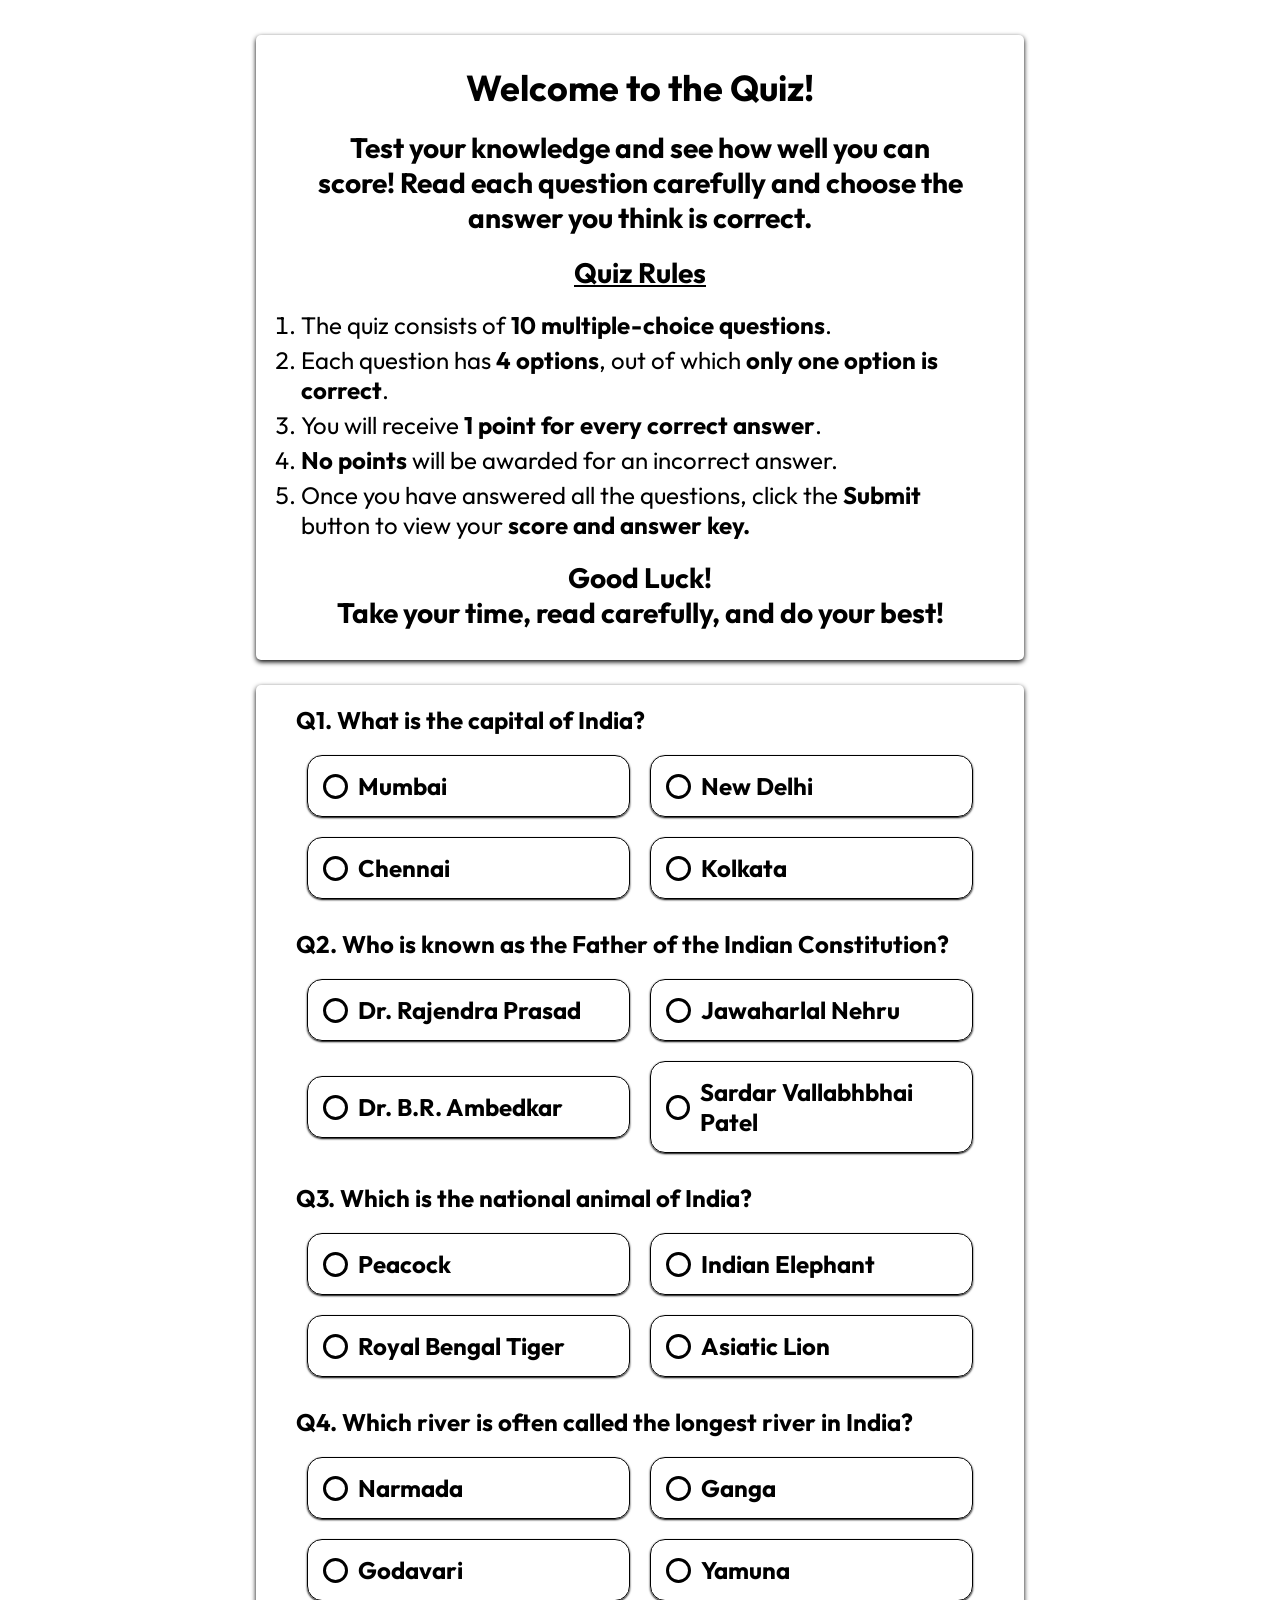
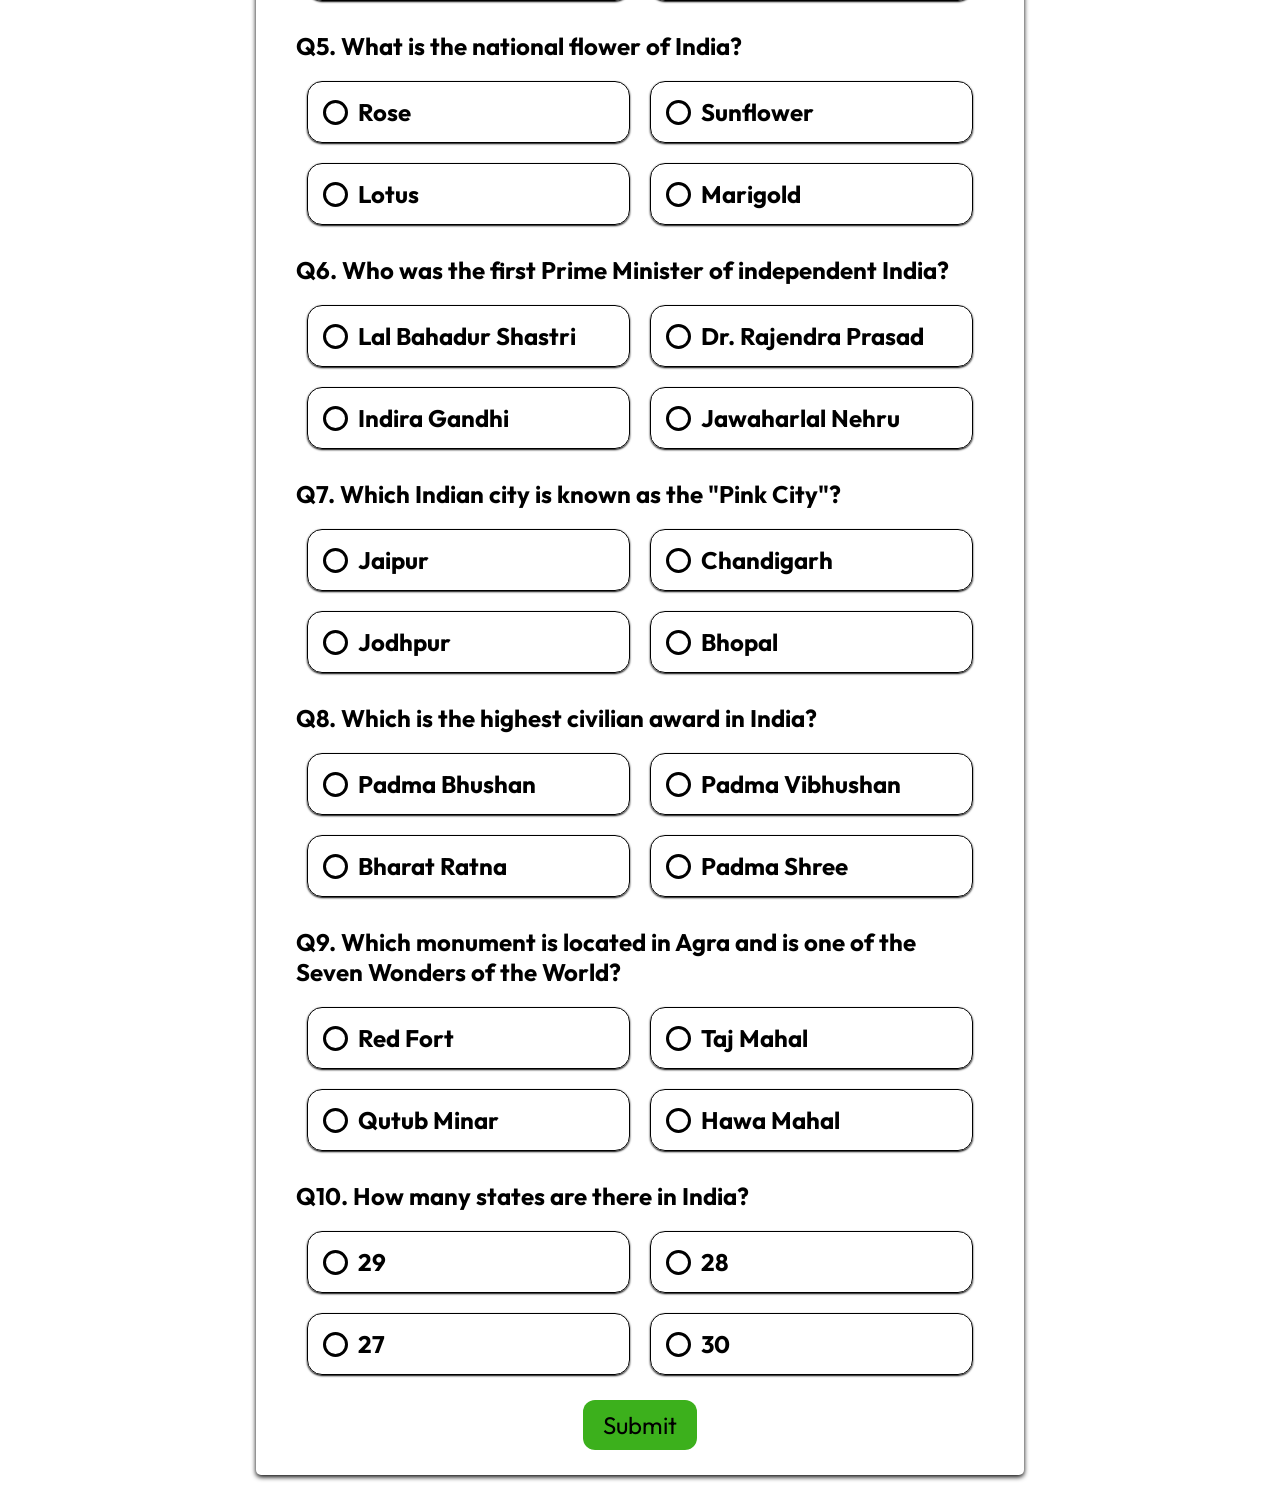
==== commit 3d9f311b: "added favicon and more responsive functionality" ====
--- a/index.html
+++ b/index.html
@@ -5,6 +5,7 @@
     <meta name="viewport" content="width=device-width, initial-scale=1.0">
     <title>Quiz Website</title>
     <link rel = 'stylesheet' href = 'quiz_style.css'>
+    <link rel = 'icon' type = 'image' href = 'https://img.icons8.com/glyph-neue/64/quiz.png'>
 </head>
 <body>
     <header>
--- a/quiz_style.css
+++ b/quiz_style.css
@@ -18,7 +18,8 @@
     flex-wrap: wrap;
     justify-content: center;
     align-items: center;
-    font-size: 20px;
+    margin-top: 20px;
+    font-size: 24px;
 }
 #rules, #form{
     margin-top: 15px;
@@ -31,6 +32,9 @@
 #rules h2,h3{
     text-align: center;
     margin: 20px;
+}
+#rules li{
+    margin: 5px;
 }
 main{
     display: flex;
@@ -51,6 +55,7 @@
     align-items: center;
     text-decoration: none;
     font-size: 24px;
+    margin-bottom: 10px;
 }
 .label{
     display:block;
@@ -61,8 +66,9 @@
 .opt{
     display: flex;
     align-items: center;
-    border: 3px solid black;
+    border: 1px solid black;
     border-radius: 15px;
+    box-shadow: 0px 1px 2px;
     width: 47%;
     height: auto;
     margin: 10px;
@@ -106,8 +112,8 @@
     background-color:hsl(107, 73%, 40%);
     border:none;
     border-radius:12px;
-    padding:8px 12px;
-    font-family: "Outfit";
+    padding:10px 20px;
+    font-family: "Outfit",sans-serif;
     font-size: 24px;
     transition: all 0.3s;
 }
@@ -115,9 +121,55 @@
     cursor: pointer;
     transform: scale(110%);
 }
-
-@media screen and (max-width:600px){
-        aside,section,article{
-            width:100%
-        }
+.opt.correct{
+    border-color: green;
+    background-color: hsl(120, 57%, 86%);
+}
+.opt.incorrect{
+    border-color: red;
+    background-color: hsl(0, 72%, 86%);
+}
+.submitbtn p{
+    font-size: 28px;
+    font-weight: 600;
+}
+/* for mobile screens */
+@media only screen and (max-width:600px){
+    header{
+        font-size: 18px;
+    }
+    #rules, #form{
+        margin-top: 5px;
+        padding: 5px 30px;
+        width: 90%;
+    }
+    #rules h2,h3{
+        margin: 30px;
+    }
+    .ques{
+        font-size: 18px;
+    }
+    .opt{
+        width: 85%;
+    }
+}
+/* For tablets */
+@media only screen and (min-width:601px) and (max-width:768px){
+    header{
+        font-size: 20px;
+    }
+    #rules, #form{
+        margin-top: 5px;
+        padding: 5px 30px;
+        width: 90%;
+    }
+    #rules h2,h3{
+        margin: 30px;
+    }
+    .ques{
+        font-size: 20px;
+    }
+    .opt{
+        width: 45%;
+    }
 }
